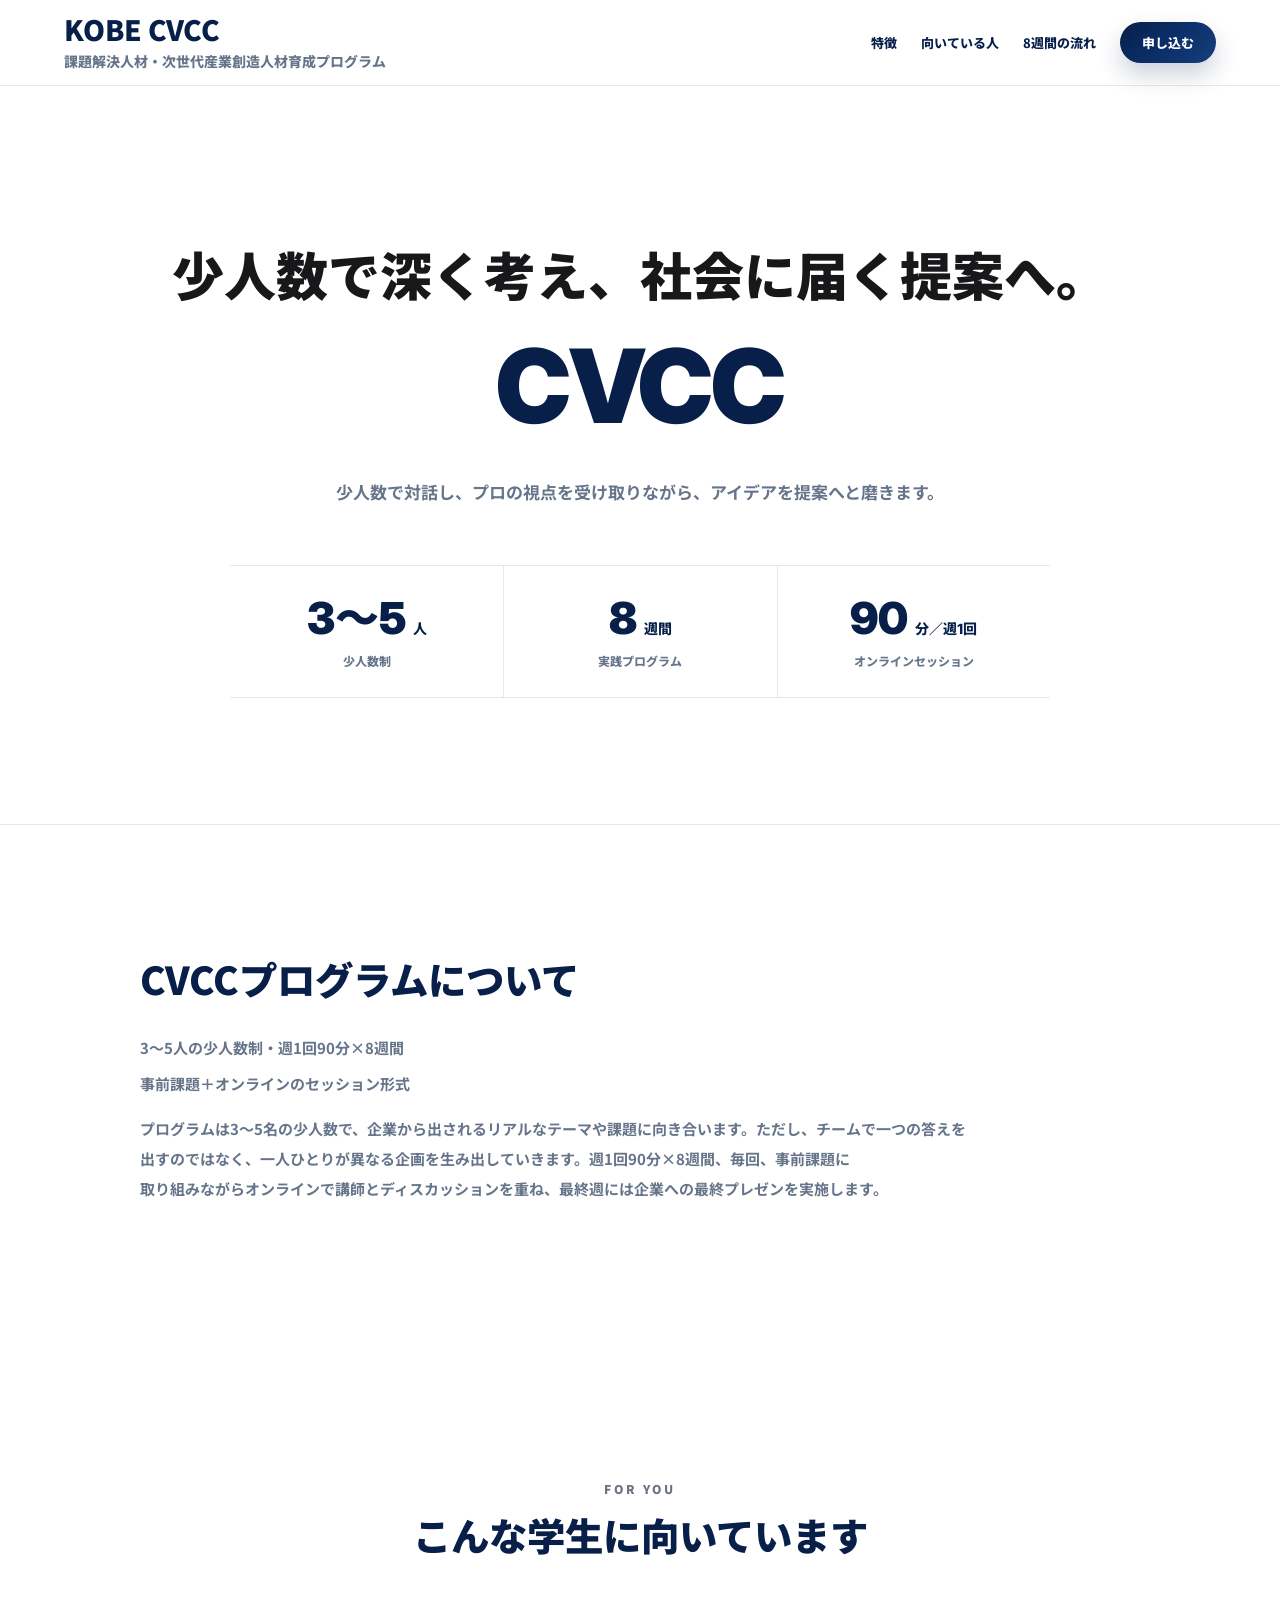
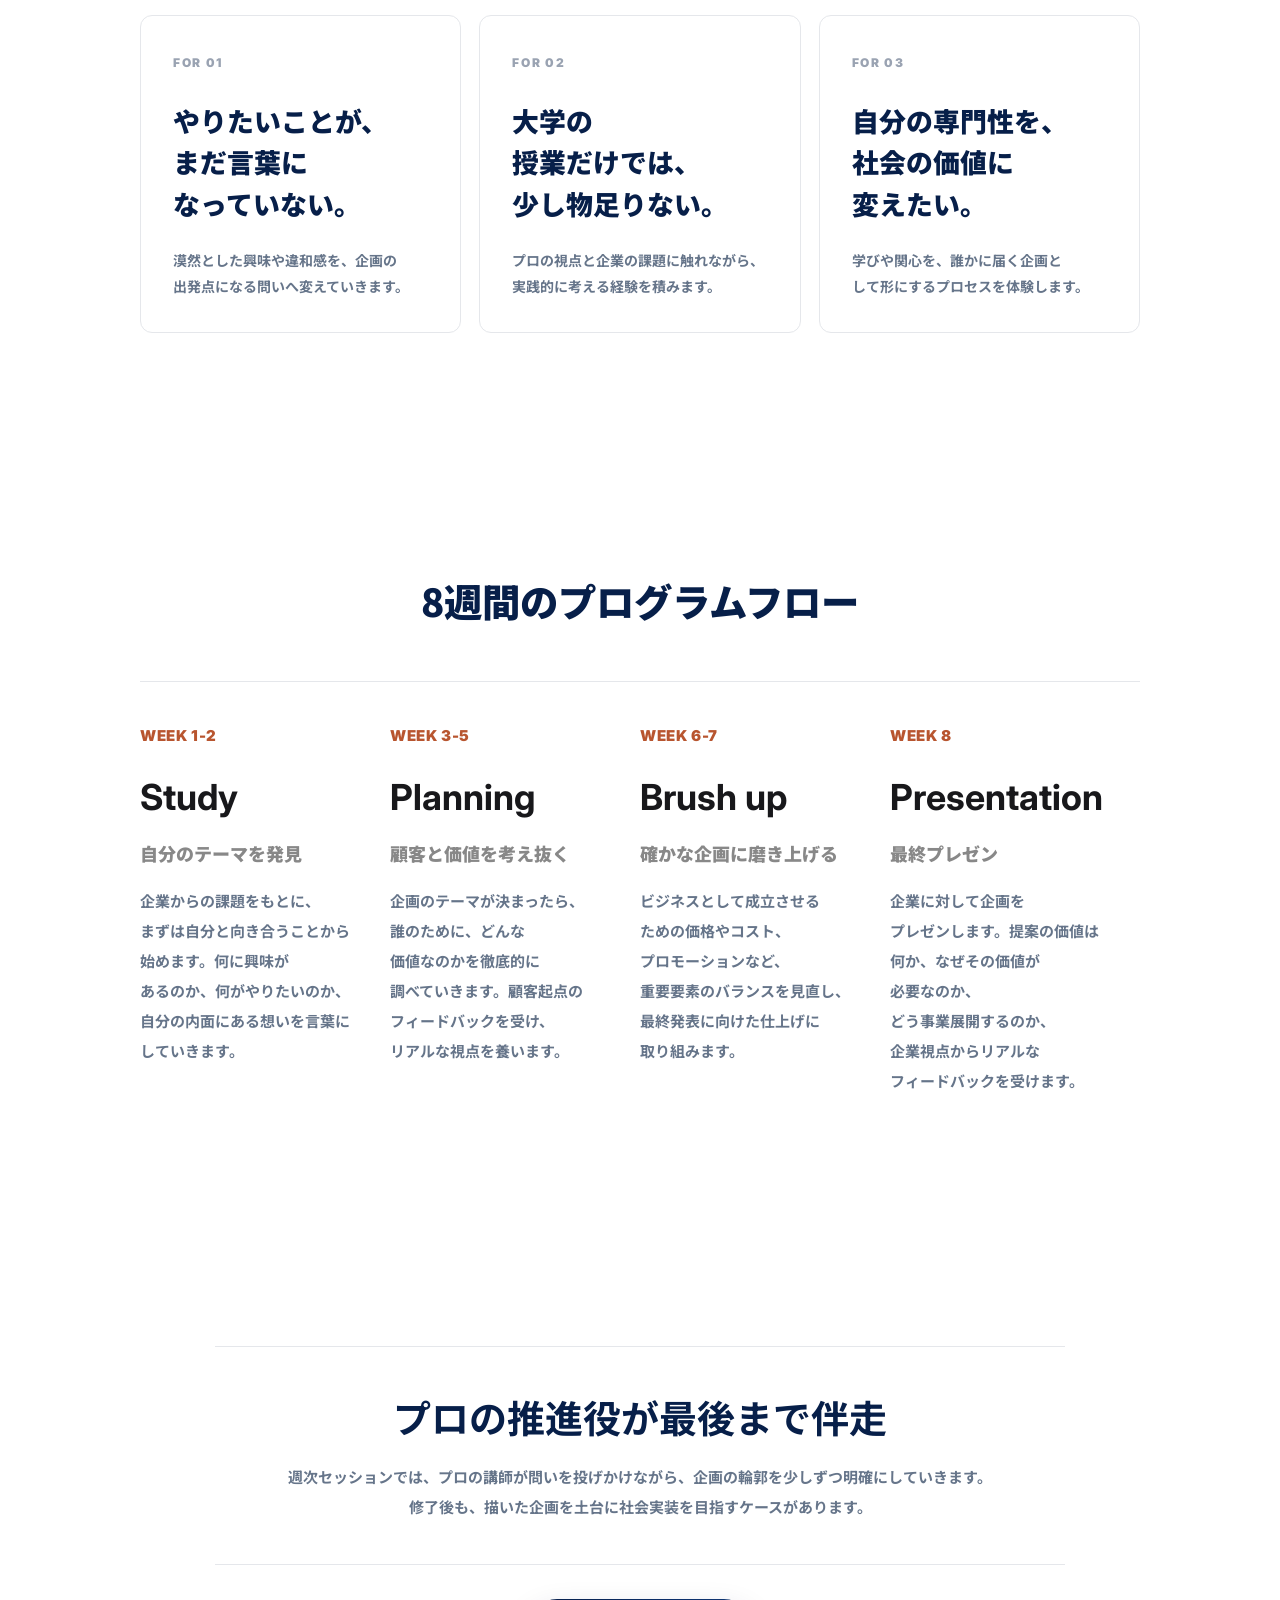
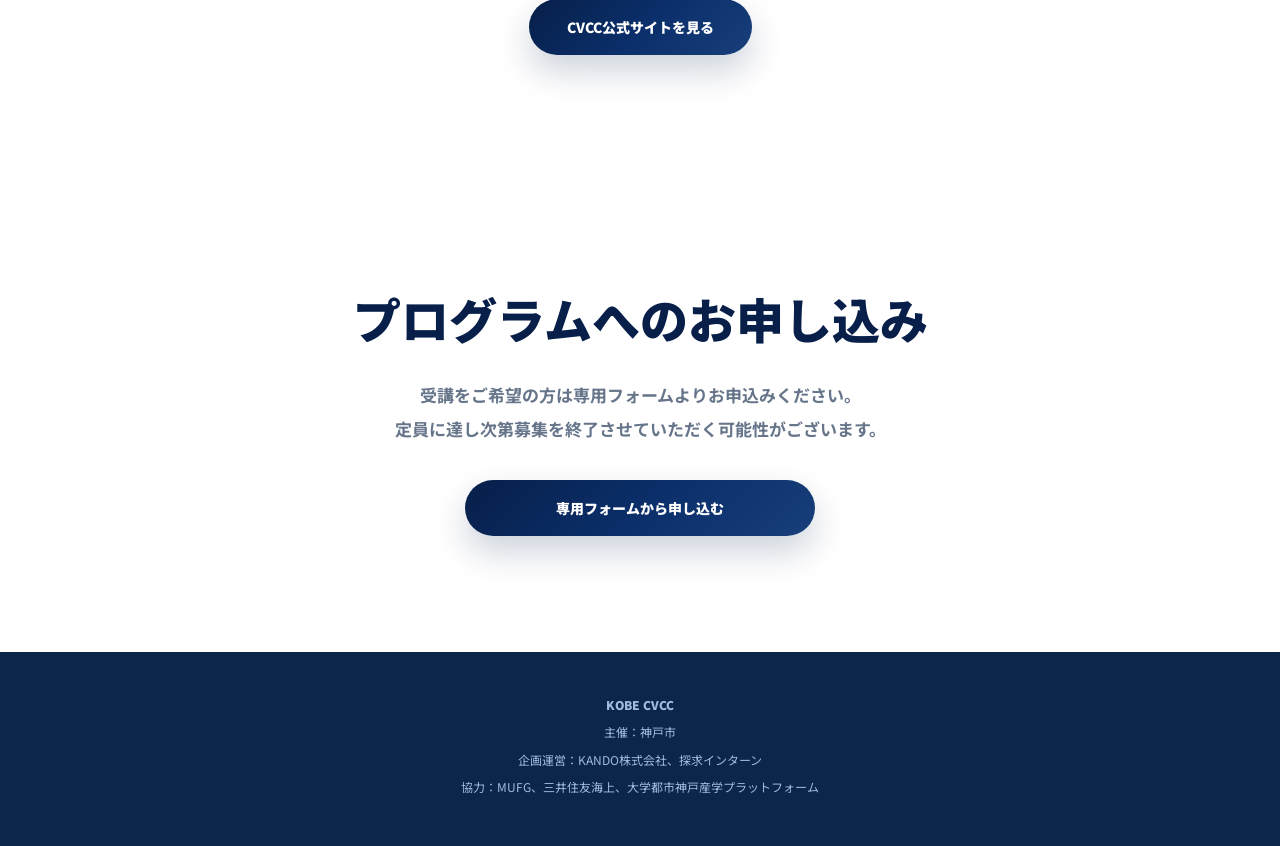
==== program.html @ d2d80377 "Add files via upload" ====
<!doctype html>
<html lang="ja">
<head>
  <meta charset="utf-8">
  <meta name="viewport" content="width=device-width, initial-scale=1">
  <title>大学生向けプログラム | KOBE CVCC</title>
  <meta name="description" content="KOBE CVCCの大学生向け8週間プログラム。少人数で顧客価値を探究し、アイデアを社会の価値へ変える実践型プログラムです。">
  <link rel="preconnect" href="https://fonts.googleapis.com">
  <link rel="preconnect" href="https://fonts.gstatic.com" crossorigin>
  <link href="https://fonts.googleapis.com/css2?family=Inter:wght@500;600;700;800;900&family=Noto+Sans+JP:wght@400;500;600;700;800;900&display=swap" rel="stylesheet">
  <link rel="stylesheet" href="program.css">
</head>
<body>
  <header class="site-header">
    <a class="brand" href="index.html" aria-label="KOBE CVCC トップ">
      <span>
        <span class="brand-name">KOBE CVCC</span>
        <span class="brand-sub">課題解決人材・次世代産業創造人材育成プログラム</span>
      </span>
    </a>
    <nav class="nav-actions" aria-label="主要メニュー">
      <a href="#why">特徴</a>
      <a href="#fit">向いている人</a>
      <a href="#flow">8週間の流れ</a>
      <a class="nav-button" href="#entry">申し込む</a>
    </nav>
  </header>

  <main>
    <section class="hero">
      <div class="hero-inner">
        <h1 class="fade-up">
          <span>少人数で深く考え、社会に届く提案へ。</span>
          <em>CVCC</em>
        </h1>
        <p class="hero-subtitle fade-up">少人数で対話し、プロの視点を受け取りながら、アイデアを提案へと磨きます。</p>
        <div class="hero-stats fade-up" aria-label="プログラム概要">
          <div>
            <p><strong>3〜5</strong><span>人</span></p>
            <small>少人数制</small>
          </div>
          <div>
            <p><strong>8</strong><span>週間</span></p>
            <small>実践プログラム</small>
          </div>
          <div>
            <p><strong>90</strong><span>分／週1回</span></p>
            <small>オンラインセッション</small>
          </div>
        </div>
      </div>
    </section>

    <section class="program-about" id="why">
      <div class="section-inner">
        <div class="section-heading fade-up">
          <h2>CVCCプログラムについて</h2>
          <p class="about-lead">3〜5人の少人数制・週1回90分×8週間</p>
          <p class="about-sub">事前課題＋オンラインのセッション形式</p>
          <p>プログラムは3〜5名の少人数で、企業から出されるリアルなテーマや課題に向き合います。ただし、チームで一つの答えを出すのではなく、一人ひとりが異なる企画を生み出していきます。週1回90分×8週間、毎回、事前課題に取り組みながらオンラインで講師とディスカッションを重ね、最終週には企業への最終プレゼンを実施します。</p>
        </div>
      </div>
    </section>

    <section class="fit" id="fit">
      <div class="section-inner">
        <div class="section-heading centered fade-up">
          <p class="section-label">For You</p>
          <h2>こんな学生に向いています</h2>
        </div>

        <div class="fit-grid fade-up">
          <article>
            <span>For 01</span>
            <h3>やりたいことが、まだ言葉になっていない。</h3>
            <p>漠然とした興味や違和感を、企画の出発点になる問いへ変えていきます。</p>
          </article>
          <article>
            <span>For 02</span>
            <h3>大学の授業だけでは、少し物足りない。</h3>
            <p>プロの視点と企業の課題に触れながら、実践的に考える経験を積みます。</p>
          </article>
          <article>
            <span>For 03</span>
            <h3>自分の専門性を、社会の価値に変えたい。</h3>
            <p>学びや関心を、誰かに届く企画として形にするプロセスを体験します。</p>
          </article>
        </div>
      </div>
    </section>

    <section class="flow" id="flow">
      <div class="section-inner">
        <div class="section-heading centered fade-up">
          <h2>8週間のプログラムフロー</h2>
        </div>

        <div class="flow-grid fade-up">
          <article>
            <span>Week 1-2</span>
            <h3>Study</h3>
            <strong>自分のテーマを発見</strong>
            <p>企業からの課題をもとに、まずは自分と向き合うことから始めます。何に興味があるのか、何がやりたいのか、自分の内面にある想いを言葉にしていきます。</p>
          </article>
          <article>
            <span>Week 3-5</span>
            <h3>Planning</h3>
            <strong>顧客と価値を考え抜く</strong>
            <p>企画のテーマが決まったら、誰のために、どんな価値なのかを徹底的に調べていきます。顧客起点のフィードバックを受け、リアルな視点を養います。</p>
          </article>
          <article>
            <span>Week 6-7</span>
            <h3>Brush up</h3>
            <strong>確かな企画に磨き上げる</strong>
            <p>ビジネスとして成立させるための価格やコスト、プロモーションなど、重要要素のバランスを見直し、最終発表に向けた仕上げに取り組みます。</p>
          </article>
          <article>
            <span>Week 8</span>
            <h3>Presentation</h3>
            <strong>最終プレゼン</strong>
            <p>企業に対して企画をプレゼンします。提案の価値は何か、なぜその価値が必要なのか、どう事業展開するのか、企業視点からリアルなフィードバックを受けます。</p>
          </article>
        </div>
      </div>
    </section>

    <section class="coaches">
      <div class="section-inner">
        <div class="coach-note fade-up">
          <h2>プロの推進役が最後まで伴走</h2>
          <p>週次セッションでは、プロの講師が問いを投げかけながら、企画の輪郭を少しずつ明確にしていきます。<br>修了後も、描いた企画を土台に社会実装を目指すケースがあります。</p>
        </div>
        <div class="official-link fade-up">
          <a href="https://cvcc-program.jp/" target="_blank" rel="noreferrer">CVCC公式サイトを見る</a>
        </div>
      </div>
    </section>

    <section class="entry" id="entry">
      <div class="section-inner entry-inner fade-up">
        <h2>プログラムへのお申し込み</h2>
        <p>受講をご希望の方は専用フォームよりお申込みください。<br>定員に達し次第募集を終了させていただく可能性がございます。</p>
        <a class="entry-button" href="#" target="_blank" rel="noreferrer">専用フォームから申し込む</a>
      </div>
    </section>
  </main>

  <footer class="site-footer">
    <div class="footer-content">
      <p class="footer-title">KOBE CVCC</p>
      <p>主催：神戸市</p>
      <p>企画運営：KANDO株式会社、探求インターン</p>
      <p>協力：MUFG、三井住友海上、大学都市神戸産学プラットフォーム</p>
    </div>
  </footer>

  <script>
    const observer = new IntersectionObserver((entries) => {
      entries.forEach((entry) => {
        if (entry.isIntersecting) {
          entry.target.classList.add('is-visible');
          observer.unobserve(entry.target);
        }
      });
    }, { threshold: 0.12 });

    document.querySelectorAll('.fade-up').forEach((element) => observer.observe(element));
  </script>
</body>
</html>
---- program.css ----
:root {
  --ink: #111827;
  --muted: #66758a;
  --line: #e5e7eb;
  --blue-deep: #071f49;
  --mist: #f7f8fa;
  --navy-gradient: linear-gradient(135deg, #071f49 0%, #0b2f6b 52%, #173f7a 100%);
  --shadow: 0 18px 44px rgba(17, 24, 39, 0.1);
}

* {
  box-sizing: border-box;
}

html {
  scroll-behavior: smooth;
}

body {
  margin: 0;
  font-family: "Noto Sans JP", Inter, system-ui, sans-serif;
  color: #18181b;
  background: #fff;
}

h1,
h2,
h3,
p {
  line-break: strict;
  word-break: auto-phrase;
}

a {
  color: inherit;
}

.site-header {
  position: sticky;
  top: 0;
  z-index: 10;
  display: flex;
  align-items: center;
  justify-content: space-between;
  gap: 28px;
  min-height: 76px;
  padding: 14px clamp(20px, 5vw, 72px);
  border-bottom: 1px solid rgba(229, 231, 235, 0.95);
  background: rgba(255, 255, 255, 0.9);
  backdrop-filter: blur(16px);
}

.brand {
  display: inline-flex;
  align-items: center;
  gap: 12px;
  color: var(--blue-deep);
  text-decoration: none;
}

.brand-mark {
  display: grid;
  width: 44px;
  height: 44px;
  place-items: center;
  border-radius: 50%;
  color: #fff;
  font-size: 13px;
  font-weight: 900;
  background: var(--navy-gradient);
  box-shadow: 0 12px 26px rgba(7, 31, 73, 0.22);
}

.brand-name,
.brand-sub {
  display: block;
}

.brand-name {
  color: var(--blue-deep);
  font-size: 28px;
  font-weight: 900;
  letter-spacing: 0;
  line-height: 1.1;
}

.brand-sub {
  margin-top: 7px;
  color: var(--muted);
  font-size: 14px;
  font-weight: 800;
  line-height: 1.35;
}

.nav-actions {
  display: flex;
  align-items: center;
  gap: 24px;
  color: var(--blue-deep);
  font-size: 13px;
  font-weight: 800;
}

.nav-actions a {
  text-decoration: none;
}

.nav-button,
.entry-button {
  padding: 11px 22px;
  border-radius: 999px;
  color: #fff;
  background: var(--navy-gradient);
  box-shadow: 0 12px 24px rgba(7, 31, 73, 0.2);
}

.hero {
  padding: clamp(96px, 12vw, 150px) 0 clamp(88px, 10vw, 126px);
  border-bottom: 1px solid var(--line);
  text-align: center;
  background: #fff;
}

.hero-inner,
.section-inner {
  width: min(1000px, calc(100% - 40px));
  margin: 0 auto;
}

.hero h1 {
  margin: 0;
  color: #18181b;
  font-family: "Noto Sans JP", Inter, sans-serif;
  font-weight: 900;
  line-height: 1.45;
  letter-spacing: 0;
}

.hero h1 span {
  display: block;
  font-size: clamp(34px, 4.2vw, 52px);
  text-wrap: balance;
}

.hero h1 em {
  display: block;
  margin-top: 24px;
  color: var(--blue-deep);
  font-family: Inter, "Noto Sans JP", sans-serif;
  font-size: clamp(64px, 8vw, 104px);
  font-style: normal;
  line-height: 1;
  letter-spacing: -0.02em;
}

.hero-subtitle {
  max-width: 780px;
  margin: 38px auto 0;
  color: var(--muted);
  font-size: 17px;
  font-weight: 700;
  line-height: 2;
  text-wrap: balance;
}

.hero-stats {
  display: grid;
  grid-template-columns: repeat(3, 1fr);
  max-width: 820px;
  margin: 56px auto 0;
  border-top: 1px solid var(--line);
  border-bottom: 1px solid var(--line);
}

.hero-stats > div {
  padding: 30px 22px 28px;
}

.hero-stats > div + div {
  border-left: 1px solid var(--line);
}

.hero-stats p {
  margin: 0;
  color: var(--blue-deep);
  font-family: Inter, "Noto Sans JP", sans-serif;
  line-height: 1;
}

.hero-stats strong {
  font-size: 44px;
  font-weight: 900;
}

.hero-stats span {
  margin-left: 7px;
  font-size: 14px;
  font-weight: 800;
}

.hero-stats small {
  display: block;
  margin-top: 12px;
  color: var(--muted);
  font-size: 12px;
  font-weight: 800;
}

.hero-copy {
  max-width: 720px;
  margin: 28px auto 0;
  color: var(--muted);
  font-size: 18px;
  font-weight: 800;
  line-height: 2;
}

.section-label {
  margin: 0;
  color: #6b7280;
  font-size: 12px;
  font-weight: 900;
  letter-spacing: 0.22em;
  text-transform: uppercase;
}

.section-heading {
  max-width: 840px;
  margin-bottom: 46px;
}

.section-heading.centered {
  margin: 0 auto 54px;
  text-align: center;
}

.section-heading h2,
.entry h2 {
  margin: 12px 0 0;
  color: var(--blue-deep);
  font-size: clamp(28px, 3vw, 40px);
  font-weight: 900;
  line-height: 1.35;
}

.section-heading p:not(.section-label),
.entry p {
  color: var(--muted);
  font-size: 15px;
  font-weight: 700;
  line-height: 2;
}

.program-about,
.fit,
.flow,
.coaches,
.entry {
  padding: clamp(78px, 9vw, 118px) 0;
}

.about-lead,
.about-sub {
  margin: 28px 0 0;
  color: #18181b;
  font-size: clamp(20px, 2.5vw, 28px);
  font-weight: 900;
  line-height: 1.7;
}

.about-sub {
  margin-top: 6px;
  color: var(--muted);
  font-size: clamp(18px, 2vw, 24px);
  font-weight: 700;
}

.fit-grid {
  display: grid;
  grid-template-columns: repeat(3, 1fr);
  gap: 18px;
}

.fit-grid article {
  min-height: 270px;
  padding: 32px;
  border: 1px solid var(--line);
  border-radius: 12px;
  background: #fff;
  transition: transform 0.22s ease, box-shadow 0.22s ease;
}

.fit-grid article:hover {
  transform: translateY(-5px);
  box-shadow: var(--shadow);
}

.fit-grid span {
  color: #9aa3b2;
  font-family: Inter, "Noto Sans JP", sans-serif;
  font-size: 12px;
  font-weight: 900;
  letter-spacing: 0.14em;
  text-transform: uppercase;
}

.fit-grid h3 {
  margin: 28px 0 22px;
  color: var(--blue-deep);
  font-size: clamp(21px, 2.1vw, 28px);
  font-weight: 900;
  line-height: 1.55;
}

.fit-grid p {
  margin: 0;
  color: var(--muted);
  font-size: 14px;
  font-weight: 700;
  line-height: 1.9;
}

.flow {
  background: #fff;
}

.flow-grid {
  display: grid;
  grid-template-columns: repeat(4, 1fr);
  gap: 0;
  border-top: 1px solid var(--line);
}

.flow-grid article {
  padding: 40px 34px 20px 0;
}

.flow-grid span {
  color: #b8552f;
  font-family: Inter, "Noto Sans JP", sans-serif;
  font-size: 15px;
  font-weight: 900;
  letter-spacing: 0.04em;
  text-transform: uppercase;
}

.flow-grid h3 {
  margin: 30px 0 20px;
  color: #18181b;
  font-family: Inter, "Noto Sans JP", sans-serif;
  font-size: clamp(24px, 2.8vw, 36px);
  line-height: 1.2;
}

.flow-grid p {
  margin: 0;
  color: var(--muted);
  font-size: 15px;
  font-weight: 700;
  line-height: 2;
}

.flow-grid strong {
  display: block;
  margin-bottom: 18px;
  color: #888;
  font-size: 18px;
  font-weight: 900;
  line-height: 1.6;
}

.coach-note {
  max-width: 850px;
  margin: 0 auto;
  padding: 42px 0;
  border-top: 1px solid var(--line);
  border-bottom: 1px solid var(--line);
  text-align: center;
}

.coach-note h2 {
  margin: 0 0 18px;
  color: var(--blue-deep);
  font-size: clamp(26px, 3vw, 38px);
}

.coach-note p {
  margin: 0;
  color: var(--muted);
  font-size: 15px;
  font-weight: 700;
  line-height: 2;
}

.official-link {
  margin-top: 34px;
  text-align: center;
}

.official-link a,
.entry-button {
  display: inline-flex;
  align-items: center;
  justify-content: center;
  min-height: 56px;
  padding: 0 38px;
  border-radius: 999px;
  color: #fff;
  background: var(--navy-gradient);
  box-shadow: 0 16px 34px rgba(7, 31, 73, 0.2);
  font-size: 14px;
  font-weight: 900;
  text-decoration: none;
  transition: transform 0.2s ease, box-shadow 0.2s ease;
}

.official-link a:hover,
.entry-button:hover {
  transform: translateY(-2px);
  box-shadow: 0 20px 40px rgba(7, 31, 73, 0.25);
}

.entry {
  text-align: center;
  background: #fff;
}

.entry-inner {
  max-width: 820px;
}

.entry h2 {
  margin: 0;
  font-size: clamp(32px, 4vw, 48px);
}

.entry p {
  margin: 28px 0 0;
  font-size: 17px;
  font-weight: 700;
  line-height: 2;
}

.entry-button {
  min-width: 350px;
  margin-top: 34px;
}

.site-footer {
  color: #d8eaff;
  background: #0c254a;
}

.footer-skyline {
  height: 300px;
  background:
    linear-gradient(180deg, rgba(255, 255, 255, 0.32), rgba(255, 255, 255, 0.18)),
    linear-gradient(180deg, rgba(7, 31, 73, 0.02), rgba(7, 31, 73, 0.14)),
    url("assets/kobe-footer.jpg") center 48% / cover no-repeat;
}

.footer-content {
  width: min(1000px, calc(100% - 40px));
  margin: 0 auto;
  padding: 36px 0 42px;
  text-align: center;
}

.footer-title {
  margin: 0 0 12px;
  color: #fff;
  font-size: 22px;
  font-weight: 900;
}

.footer-content p {
  margin: 6px 0;
  color: #9ebde0;
  font-size: 12px;
  line-height: 1.8;
}

.fade-up {
  opacity: 0;
  transform: translateY(24px);
  transition: opacity 0.7s ease, transform 0.7s ease;
}

.fade-up.is-visible {
  opacity: 1;
  transform: translateY(0);
}

@media (max-width: 980px) {
  .summary-grid,
  .feature-grid,
  .fit-grid,
  .flow-grid,
  .coach-list {
    grid-template-columns: 1fr 1fr;
  }
}

@media (max-width: 720px) {
  .site-header {
    min-height: 66px;
    padding: 11px 16px;
  }

  .brand-mark {
    width: 38px;
    height: 38px;
  }

  .brand-sub,
  .nav-actions a:not(.nav-button) {
    display: none;
  }

  .brand-name {
    font-size: 17px;
  }

  .summary-grid,
  .summary-stats,
  .feature-grid,
  .fit-grid,
  .flow-grid,
  .coach-list {
    grid-template-columns: 1fr;
  }

  .hero-stats {
    grid-template-columns: 1fr;
  }

  .hero-stats > div + div {
    border-left: 0;
    border-top: 1px solid var(--line);
  }

  .entry-button {
    min-width: 0;
  }
}
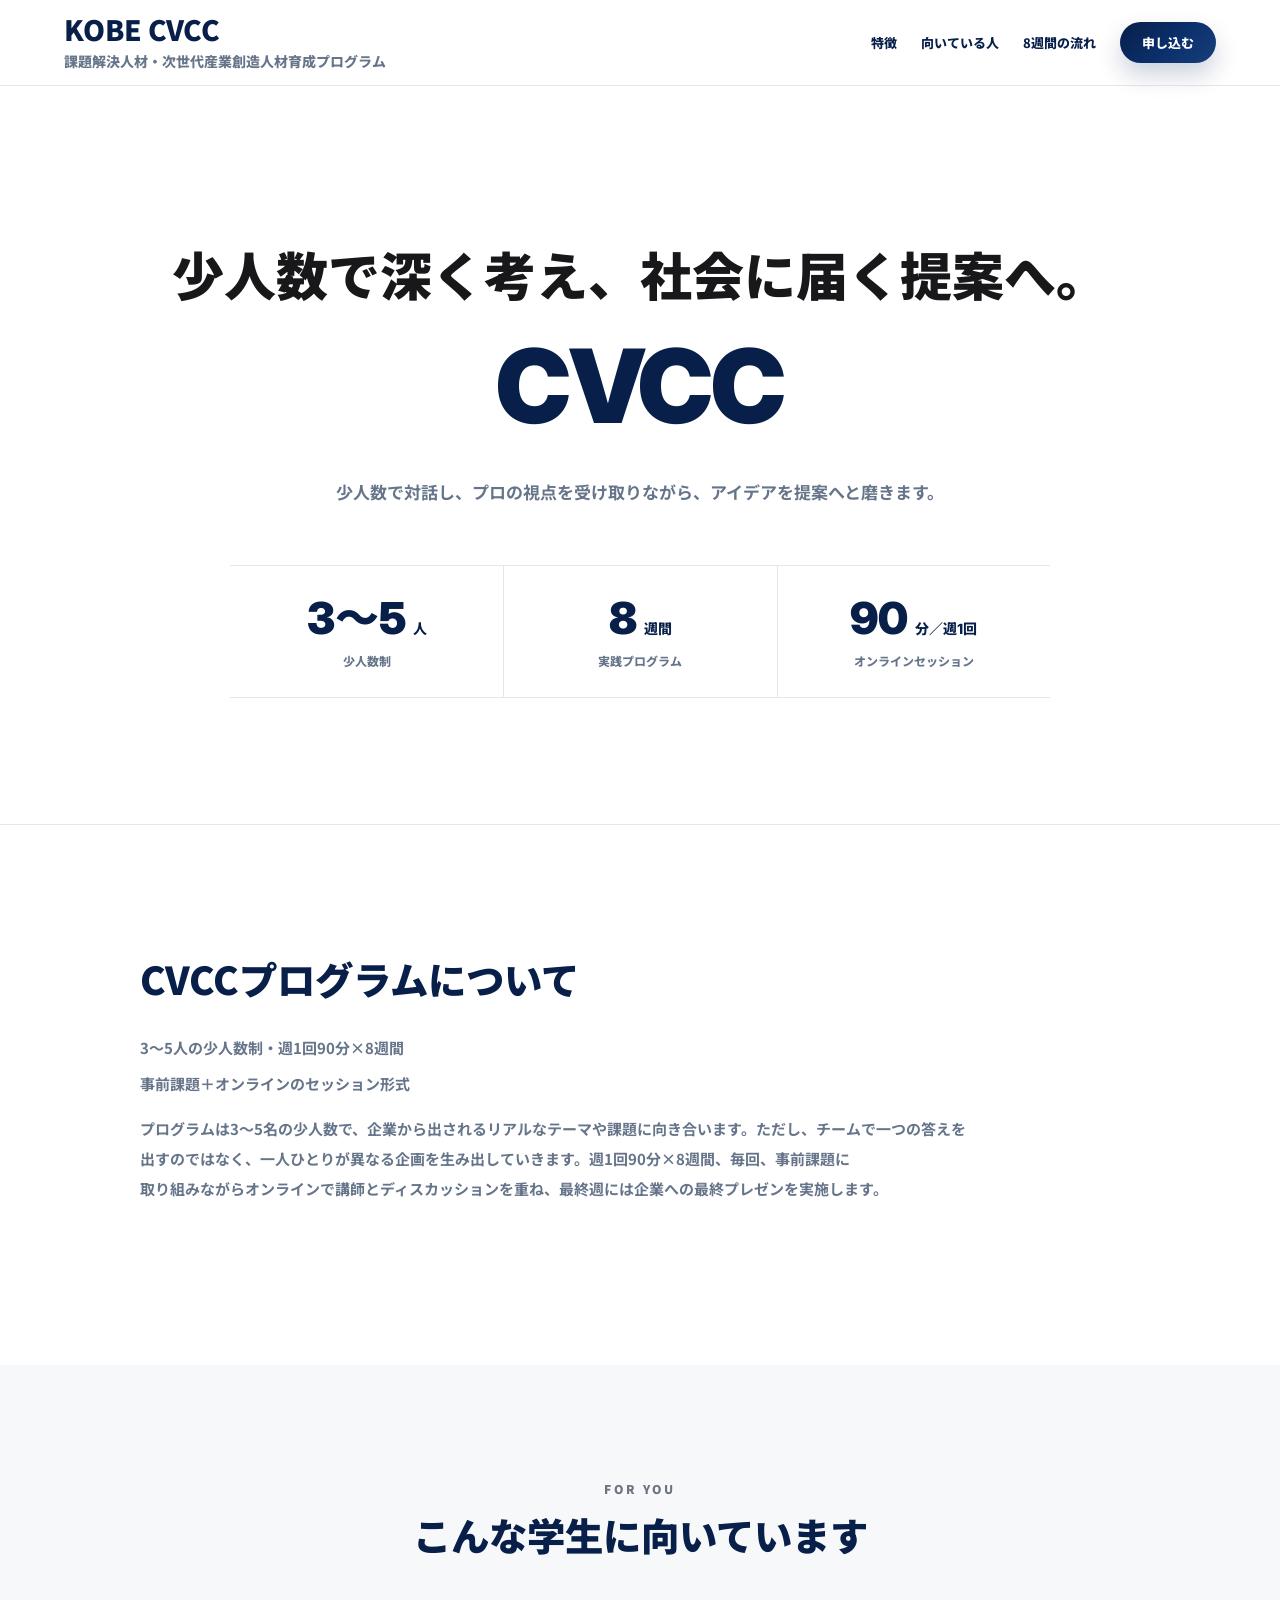
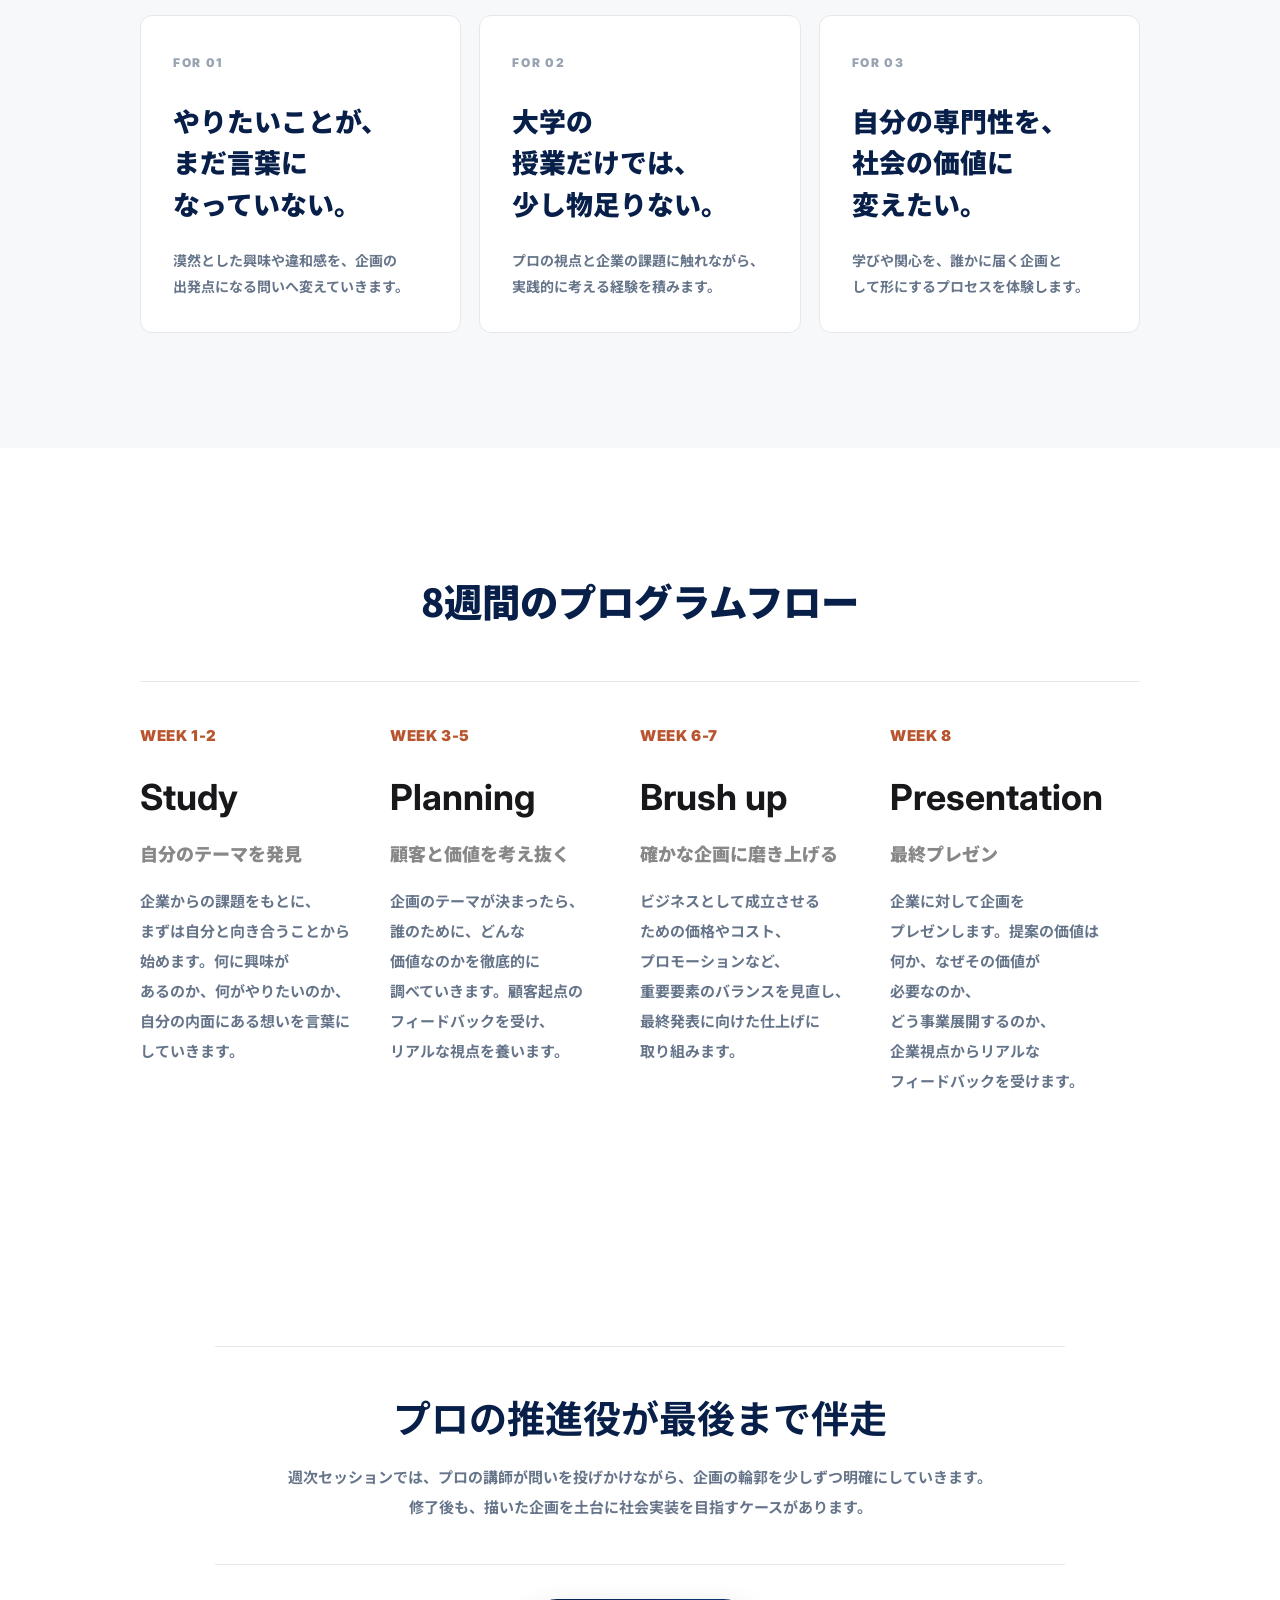
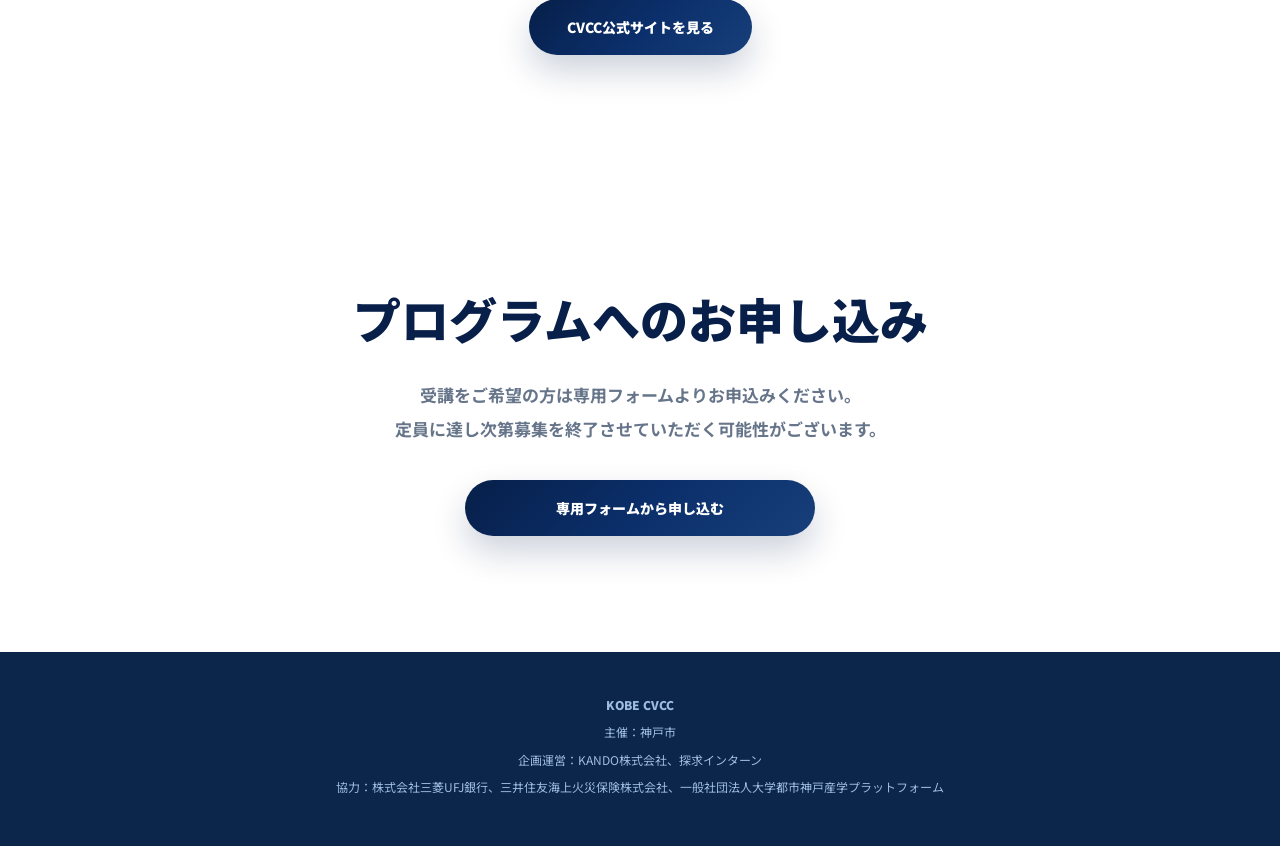
==== commit db06942a: "Update program.html 協力表記変更" ====
--- a/program.html
+++ b/program.html
@@ -150,7 +150,7 @@
       <p class="footer-title">KOBE CVCC</p>
       <p>主催：神戸市</p>
       <p>企画運営：KANDO株式会社、探求インターン</p>
-      <p>協力：MUFG、三井住友海上、大学都市神戸産学プラットフォーム</p>
+      <p>協力：株式会社三菱UFJ銀行、三井住友海上火災保険株式会社、一般社団法人大学都市神戸産学プラットフォーム</p>
     </div>
   </footer>
 
--- a/program.css
+++ b/program.css
@@ -274,6 +274,9 @@
   font-size: clamp(18px, 2vw, 24px);
   font-weight: 700;
 }
+.fit {
+  background: #f7f8fa;
+}
 
 .fit-grid {
   display: grid;
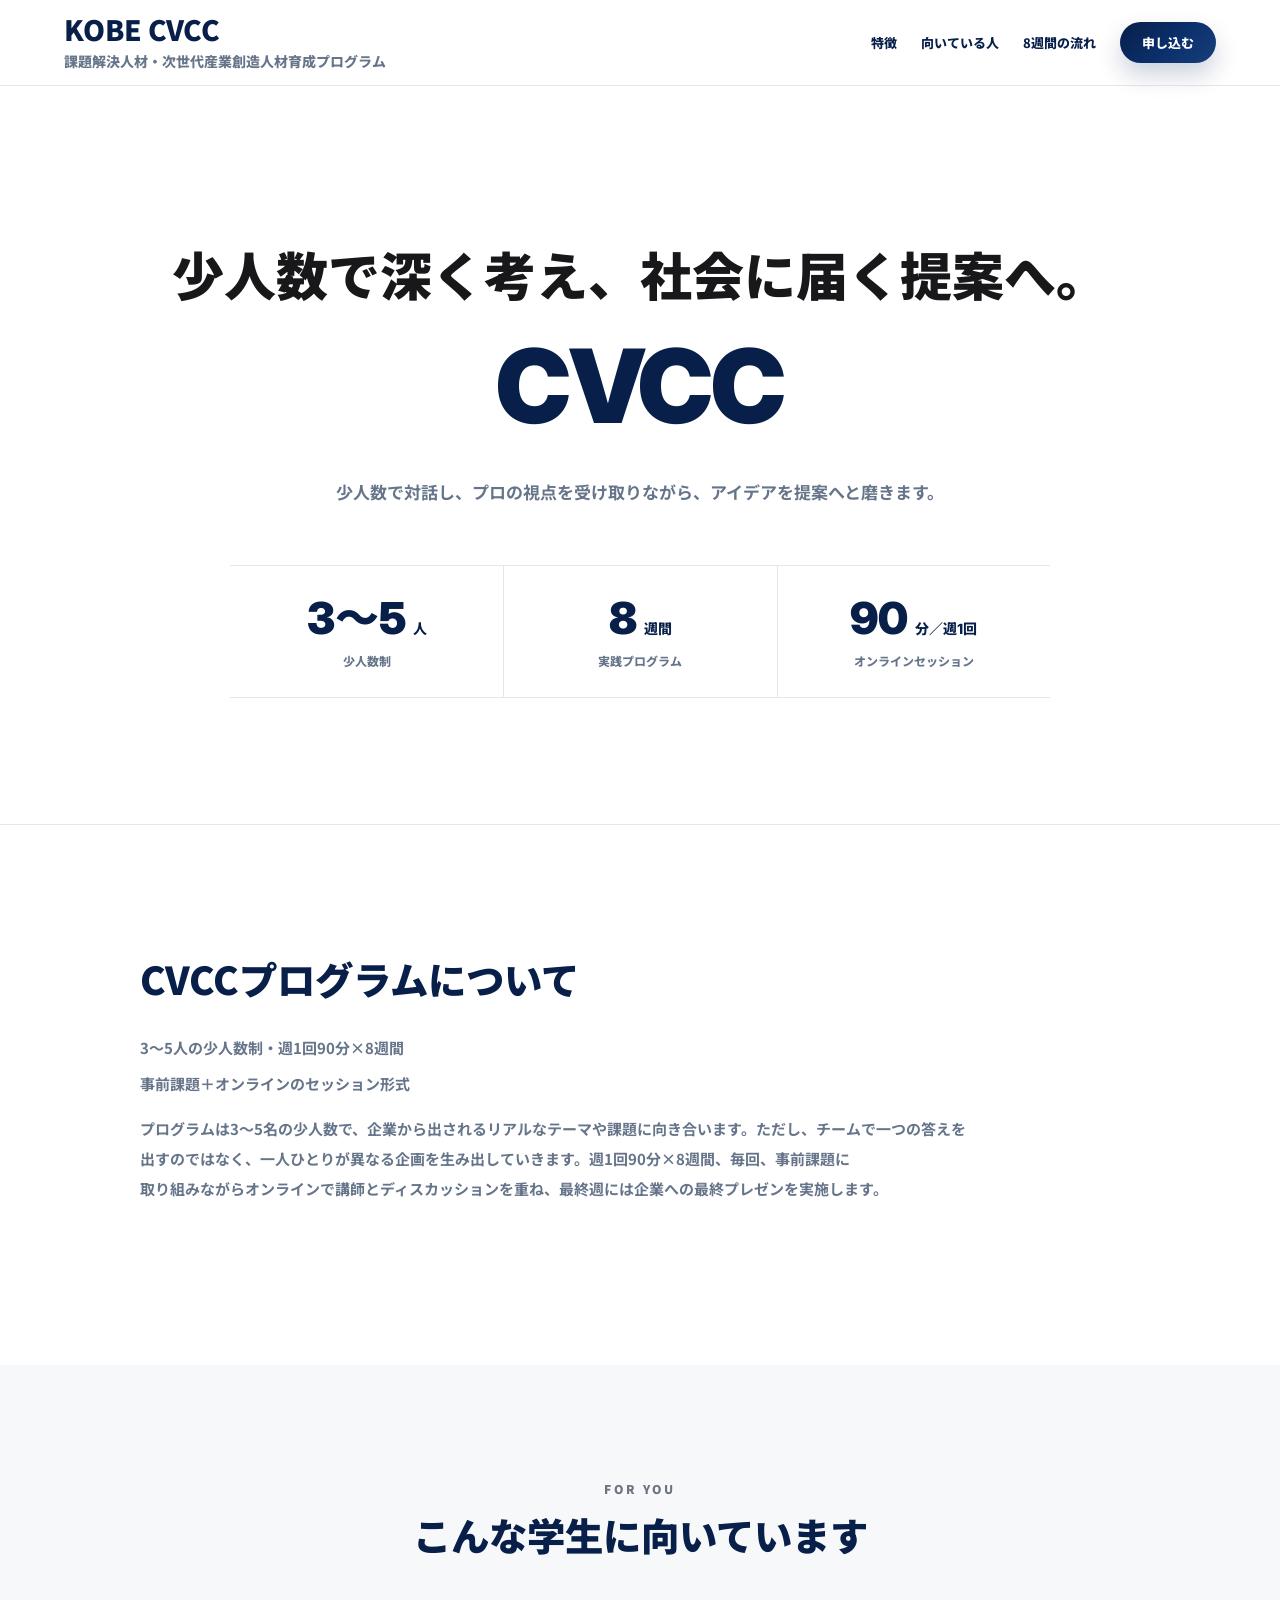
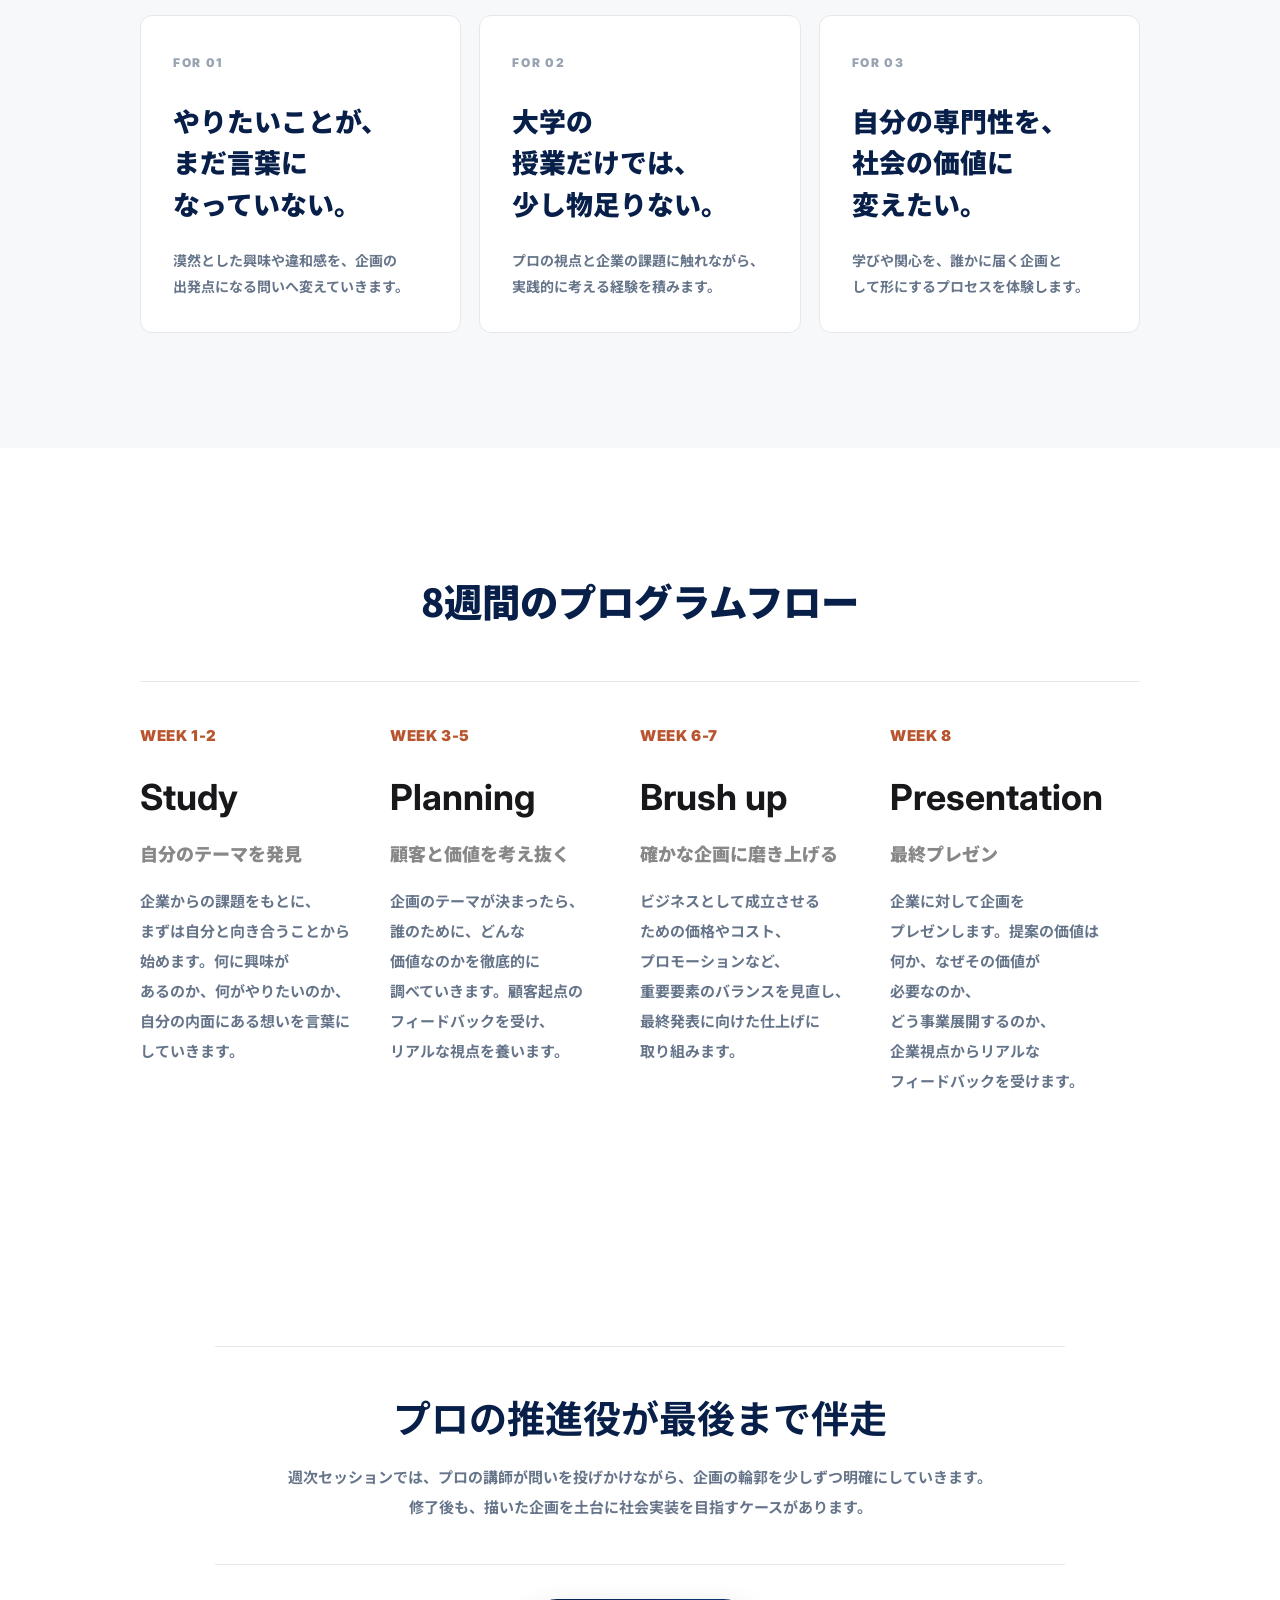
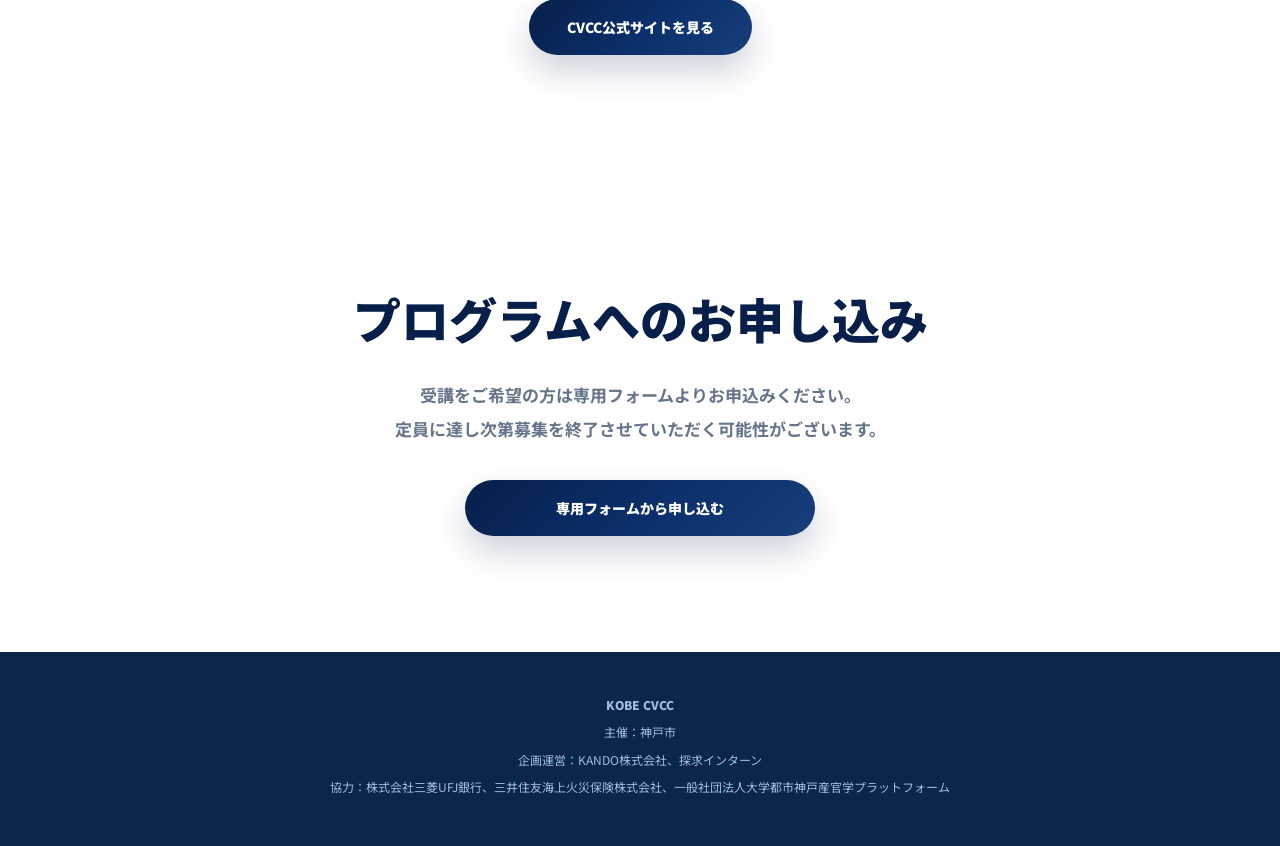
==== commit 4e3dedda: "Update program.html" ====
--- a/program.html
+++ b/program.html
@@ -150,7 +150,7 @@
       <p class="footer-title">KOBE CVCC</p>
       <p>主催：神戸市</p>
       <p>企画運営：KANDO株式会社、探求インターン</p>
-      <p>協力：株式会社三菱UFJ銀行、三井住友海上火災保険株式会社、一般社団法人大学都市神戸産学プラットフォーム</p>
+      <p>協力：株式会社三菱UFJ銀行、三井住友海上火災保険株式会社、一般社団法人大学都市神戸産官学プラットフォーム</p>
     </div>
   </footer>
 
